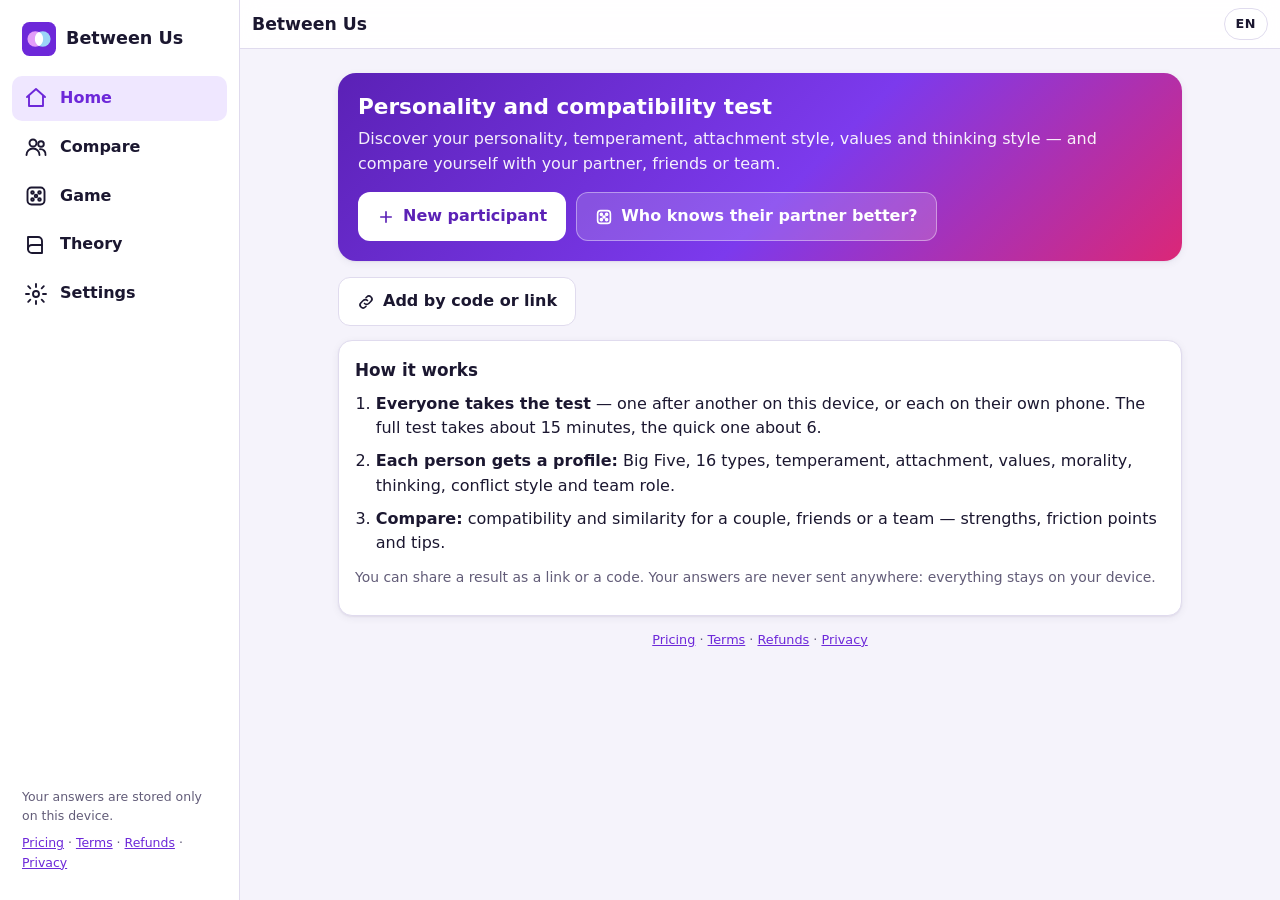
==== app/index.html @ 998a7b66 "Полная версия за 4,99 $: оплата через Paddle и проверка покупки на Cloudflare (#5) Co-Authored-By: C" ====
<!doctype html>
<html lang="ru">
<head>
<meta charset="utf-8">
<meta name="viewport" content="width=device-width, initial-scale=1, viewport-fit=cover">
<title>Between Us</title>
<meta name="description" content="Personality and compatibility test: Big Five, 16 types, temperament, attachment, values, thinking style. Compare couples, friends and teams.">
<meta name="theme-color" content="#6d28d9">
<meta name="apple-mobile-web-app-capable" content="yes">
<meta name="mobile-web-app-capable" content="yes">
<meta name="apple-mobile-web-app-status-bar-style" content="default">
<meta name="apple-mobile-web-app-title" content="Between Us">
<link rel="manifest" href="manifest.webmanifest">
<link rel="icon" href="icons/icon.svg" type="image/svg+xml">
<link rel="apple-touch-icon" href="icons/apple-touch-icon.png">
<link rel="stylesheet" href="css/app.css?v=fb03bf7c8f">
</head>
<body>
<div class="layout">
  <aside class="sidebar" id="sidebar"></aside>
  <div class="main">
    <header class="topbar">
      <button class="icon-btn" id="backBtn" aria-label="Back" hidden>
        <svg viewBox="0 0 24 24"><path d="M15 18l-6-6 6-6"/></svg>
      </button>
      <h1 class="topbar-title" id="title">Between Us</h1>
      <div class="topbar-extra" id="topExtra"></div>
      <button class="lang-btn" id="langBtn" aria-label="Language">··</button>
    </header>
    <main id="view" tabindex="-1"></main>
  </div>
</div>
<nav class="tabbar" id="tabbar"></nav>
<div class="modal" id="modal" hidden>
  <div class="modal-backdrop" data-close></div>
  <div class="modal-card" role="dialog" aria-modal="true">
    <button class="icon-btn modal-close" data-close aria-label="Close">
      <svg viewBox="0 0 24 24"><path d="M6 6l12 12M18 6L6 18"/></svg>
    </button>
    <div class="modal-body" id="modalBody"></div>
  </div>
</div>
<div class="toast" id="toast" role="status" hidden></div>
<script src="js/data.js?v=fb03bf7c8f"></script>
<script src="js/engine.js?v=fb03bf7c8f"></script>
<script src="js/game-data.js?v=fb03bf7c8f"></script>
<script src="js/game.js?v=fb03bf7c8f"></script>
<script src="js/strings.js?v=fb03bf7c8f"></script>
<script src="js/i18n.js?v=fb03bf7c8f"></script>
<script src="js/pay.js?v=fb03bf7c8f"></script>
<script src="js/app.js?v=fb03bf7c8f"></script>
</body>
</html>
---- app/css/app.css ----
:root {
  --bg: #f5f3fb;
  --surface: #ffffff;
  --surface-2: #efecf7;
  --text: #1b1730;
  --muted: #625c78;
  --border: #e0dbee;
  --primary: #6d28d9;
  --primary-2: #a78bfa;
  --primary-soft: #efe7ff;
  --accent: #db2777;
  --ok: #138a4b;
  --ok-soft: #ddf5e7;
  --bad: #c62828;
  --bad-soft: #fde4e4;
  --warn: #9a6400;
  --warn-soft: #fff4d6;
  --heat-l: 88%;
  --heat-bar: 44%;
  --shadow: 0 1px 2px rgba(30, 16, 60, .06), 0 2px 8px rgba(30, 16, 60, .06);
  --radius: 14px;
  --font: system-ui, -apple-system, "Segoe UI", Roboto, "Helvetica Neue", Arial, sans-serif;
  --fs: 16px;
  --sidebar-w: 240px;
  color-scheme: light;
}
:root[data-theme="dark"] {
  --bg: #110f19;
  --surface: #1b1826;
  --surface-2: #252136;
  --text: #ebe8f5;
  --muted: #a39dba;
  --border: #322d47;
  --primary: #a78bfa;
  --primary-2: #7c5cc8;
  --primary-soft: #2a2145;
  --accent: #f472b6;
  --ok: #3ccf7f;
  --ok-soft: #173826;
  --bad: #ff6b6b;
  --bad-soft: #3d1c1f;
  --warn: #f5c451;
  --warn-soft: #3a3016;
  --heat-l: 30%;
  --heat-bar: 55%;
  --shadow: 0 1px 2px rgba(0, 0, 0, .4);
  color-scheme: dark;
}
@media (prefers-color-scheme: dark) {
  :root:not([data-theme="light"]):not([data-theme="dark"]) {
    --bg: #110f19;
    --surface: #1b1826;
    --surface-2: #252136;
    --text: #ebe8f5;
    --muted: #a39dba;
    --border: #322d47;
    --primary: #a78bfa;
    --primary-2: #7c5cc8;
    --primary-soft: #2a2145;
    --accent: #f472b6;
    --ok: #3ccf7f;
    --ok-soft: #173826;
    --bad: #ff6b6b;
    --bad-soft: #3d1c1f;
    --warn: #f5c451;
    --warn-soft: #3a3016;
    --heat-l: 30%;
  --heat-bar: 55%;
    --shadow: 0 1px 2px rgba(0, 0, 0, .4);
    color-scheme: dark;
  }
}

* { box-sizing: border-box; }
[hidden] { display: none !important; }
html { -webkit-text-size-adjust: 100%; }
body { margin: 0; background: var(--bg); color: var(--text); font: 400 var(--fs)/1.55 var(--font); min-height: 100vh; }
a { color: var(--primary); }
button { font: inherit; color: inherit; }
svg { display: block; }
h2 { font-size: 1.25em; margin: 0 0 .6em; line-height: 1.3; }
h3 { font-size: 1.05em; margin: 1.2em 0 .5em; }
h4 { margin: .6em 0 .3em; font-size: .95em; }
p { margin: 0 0 .7em; }
ul, ol { margin: 0 0 .7em; padding-left: 1.25em; }
.muted { color: var(--muted); }
.small { font-size: .87em; }
.center { text-align: center; }
.nowrap { white-space: nowrap; }
.row { display: flex; gap: 10px; align-items: center; flex-wrap: wrap; }
.spacer { flex: 1; }
.note { font-size: .8em; color: var(--muted); margin: 12px 0 0; }
kbd { font: inherit; font-size: .85em; padding: 1px 6px; border: 1px solid var(--border); border-radius: 5px; background: var(--surface-2); }

/* ---------- layout ---------- */
.layout { display: flex; min-height: 100vh; }
.main { flex: 1; min-width: 0; display: flex; flex-direction: column; }
.sidebar { display: none; }
#view { flex: 1; padding: 16px 16px calc(84px + env(safe-area-inset-bottom)); max-width: 900px; width: 100%; margin: 0 auto; outline: none; }
.topbar {
  position: sticky; top: 0; z-index: 20; display: flex; align-items: center; gap: 8px;
  padding: calc(8px + env(safe-area-inset-top)) 12px 8px;
  background: color-mix(in srgb, var(--surface) 92%, transparent);
  backdrop-filter: blur(10px); -webkit-backdrop-filter: blur(10px); border-bottom: 1px solid var(--border);
}
.topbar-title { flex: 1; font-size: 1.08em; font-weight: 650; margin: 0; white-space: nowrap; overflow: hidden; text-overflow: ellipsis; }
.topbar-extra { display: flex; align-items: center; gap: 8px; }
.counter { font-variant-numeric: tabular-nums; font-weight: 700; padding: 4px 10px; border-radius: 999px; background: var(--surface-2); font-size: .88em; }
.icon-btn { width: 40px; height: 40px; border: 0; border-radius: 10px; background: transparent; cursor: pointer; display: inline-flex; align-items: center; justify-content: center; flex: none; }
.icon-btn:hover { background: var(--surface-2); }
.icon-btn svg { width: 22px; height: 22px; fill: none; stroke: currentColor; stroke-width: 2.2; stroke-linecap: round; stroke-linejoin: round; }

.tabbar {
  position: fixed; left: 0; right: 0; bottom: 0; z-index: 30; display: flex; justify-content: space-around;
  background: var(--surface); border-top: 1px solid var(--border); padding: 6px 4px calc(6px + env(safe-area-inset-bottom));
}
.tab { flex: 1; display: flex; flex-direction: column; align-items: center; gap: 2px; text-decoration: none; color: var(--muted); font-size: .7em; font-weight: 600; padding: 4px 0; border-radius: 10px; }
.tab svg, .side-link svg { width: 24px; height: 24px; fill: none; stroke: currentColor; stroke-width: 1.9; stroke-linecap: round; stroke-linejoin: round; }
.tab.active { color: var(--primary); }
@media (min-width: 900px) {
  .tabbar { display: none; }
  .sidebar {
    display: flex; flex-direction: column; gap: 4px; position: sticky; top: 0; height: 100vh; width: var(--sidebar-w); flex: none;
    padding: 18px 12px; background: var(--surface); border-right: 1px solid var(--border);
  }
  .side-brand { display: flex; align-items: center; gap: 10px; font-weight: 800; font-size: 1.1em; padding: 4px 10px 16px; }
  .side-brand img { width: 34px; height: 34px; }
  .side-link { display: flex; align-items: center; gap: 12px; padding: 10px 12px; border-radius: 10px; color: var(--text); text-decoration: none; font-weight: 550; }
  .side-link:hover { background: var(--surface-2); }
  .side-link.active { background: var(--primary-soft); color: var(--primary); }
  .side-foot { margin-top: auto; padding: 10px; font-size: .78em; color: var(--muted); }
  .side-foot .legal-links { margin: 8px 0 0; }
  #view { padding: 24px 28px 40px; }
}

/* ---------- basic blocks ---------- */
.card { background: var(--surface); border: 1px solid var(--border); border-radius: var(--radius); padding: 16px; box-shadow: var(--shadow); margin-bottom: 14px; }
.card-h { margin: 0 0 12px; font-size: 1.1em; }
.sub-h { margin: 0 0 .4em; }
.grid { display: grid; gap: 12px; grid-template-columns: repeat(auto-fill, minmax(220px, 1fr)); margin-bottom: 14px; }
.tile { display: flex; gap: 12px; align-items: center; padding: 14px; text-decoration: none; color: var(--text); background: var(--surface); border: 1px solid var(--border); border-radius: var(--radius); box-shadow: var(--shadow); }
.tile:hover { border-color: var(--primary); }
.tile-main { display: flex; flex-direction: column; gap: 2px; min-width: 0; }
.list { display: flex; flex-direction: column; background: var(--surface); border: 1px solid var(--border); border-radius: var(--radius); overflow: hidden; box-shadow: var(--shadow); }
.list-item { display: flex; gap: 12px; align-items: center; padding: 12px 14px; text-decoration: none; color: var(--text); border-bottom: 1px solid var(--border); }
.list-item:last-child { border-bottom: 0; }
.list-item:hover { background: var(--surface-2); }
.li-main { flex: 1; min-width: 0; display: flex; flex-direction: column; }
.li-title { font-weight: 650; }
.li-sub { font-size: .86em; color: var(--muted); }
.chev { width: 18px; height: 18px; fill: none; stroke: var(--muted); stroke-width: 2.2; flex: none; }
.ava {
  width: 36px; height: 36px; border-radius: 50%; color: #fff; font-weight: 800; display: inline-flex; align-items: center; justify-content: center;
  flex: none; font-size: .95em; vertical-align: middle;
}
.ava.big { width: 54px; height: 54px; font-size: 1.4em; box-shadow: 0 0 0 3px rgba(255, 255, 255, .5); }
.badge { display: inline-block; padding: 1px 8px; border-radius: 99px; font-size: .78em; font-weight: 700; background: var(--surface-2); color: var(--muted); }
.badge.ok { background: var(--ok-soft); color: var(--ok); }
.badge.warn { background: var(--warn-soft); color: var(--warn); }
.chip { display: inline-flex; align-items: center; gap: 6px; padding: 4px 11px; border-radius: 99px; font-size: .85em; font-weight: 600; background: rgba(255, 255, 255, .18); color: inherit; }
.chips { display: flex; gap: 6px; flex-wrap: wrap; margin-top: 12px; }

.hero { background: linear-gradient(135deg, #5b21b6, #7c3aed 55%, #db2777); color: #fff; border-radius: 18px; padding: 20px; margin-bottom: 16px; box-shadow: var(--shadow); }
.hero h2 { margin: 0 0 6px; font-size: 1.35em; }
.hero p { margin: 0; opacity: .93; }
.hero .kicker { opacity: .85; font-weight: 700; font-size: .85em; text-transform: uppercase; letter-spacing: .05em; }
.hero.person { background: linear-gradient(135deg, color-mix(in srgb, var(--pc) 88%, #000), var(--pc) 60%, color-mix(in srgb, var(--pc) 60%, #db2777)); }
.hero .code { font-variant-numeric: tabular-nums; letter-spacing: .04em; background: rgba(255, 255, 255, .2); padding: 0 8px; border-radius: 8px; }
.hero-actions { display: flex; gap: 10px; flex-wrap: wrap; margin-top: 16px; }

.btn {
  display: inline-flex; align-items: center; justify-content: center; gap: 8px; border: 1px solid transparent; cursor: pointer;
  padding: 11px 18px; border-radius: 12px; font-weight: 650; background: var(--primary); color: #fff; text-decoration: none;
}
:root[data-theme="dark"] .btn:not(.secondary):not(.ghost):not(.light):not(.ghost-light):not(.danger) { color: #160b33; }
@media (prefers-color-scheme: dark) { :root:not([data-theme="light"]) .btn:not(.secondary):not(.ghost):not(.light):not(.ghost-light):not(.danger) { color: #160b33; } }
.btn svg { width: 18px; height: 18px; fill: none; stroke: currentColor; stroke-width: 2.2; stroke-linecap: round; stroke-linejoin: round; }
.btn:hover { filter: brightness(1.06); }
.btn.secondary { background: var(--surface); color: var(--text); border-color: var(--border); }
.btn.ghost { background: transparent; color: var(--primary); }
.btn.light { background: #fff; color: #5b21b6; }
.btn.ghost-light { background: rgba(255, 255, 255, .16); color: #fff; border-color: rgba(255, 255, 255, .4); }
.btn.danger { background: var(--surface); color: var(--bad); border-color: var(--border); }
.btn.block { width: 100%; }
.btn:disabled { opacity: .5; cursor: default; }
.progress { height: 8px; background: var(--surface-2); border-radius: 99px; overflow: hidden; margin-bottom: 14px; }
.progress > i { display: block; height: 100%; background: var(--primary); border-radius: 99px; transition: width .25s; }

.seg { display: inline-flex; border: 1px solid var(--border); border-radius: 10px; overflow: hidden; flex-wrap: wrap; }
.seg button { border: 0; background: var(--surface); padding: 7px 12px; cursor: pointer; font-weight: 600; font-size: .9em; }
.seg button.on { background: var(--primary); color: #fff; }
:root[data-theme="dark"] .seg button.on { color: #160b33; }
@media (prefers-color-scheme: dark) { :root:not([data-theme="light"]) .seg button.on { color: #160b33; } }
.setting { display: flex; align-items: center; gap: 12px; padding: 12px 0; border-bottom: 1px solid var(--border); flex-wrap: wrap; }
.setting:last-child { border-bottom: 0; }
.setting .label { flex: 1; min-width: 160px; }
.empty { text-align: center; color: var(--muted); padding: 30px 14px; }
.big-ico { width: 48px; height: 48px; margin: 0 auto 10px; fill: none; stroke: currentColor; stroke-width: 1.6; }

/* ---------- forms ---------- */
.lbl { display: block; font-weight: 650; font-size: .9em; margin: 10px 0 6px; }
.lbl:first-child { margin-top: 0; }
.input { width: 100%; padding: 11px 13px; border-radius: 12px; border: 1px solid var(--border); background: var(--surface); color: var(--text); font: inherit; }
.input:focus { outline: 2px solid var(--primary); outline-offset: 0; border-color: transparent; }
textarea.input { resize: vertical; font-size: .9em; }
.code-ta { font-family: ui-monospace, SFMono-Regular, Menlo, Consolas, monospace; word-break: break-all; }
.copy { display: flex; gap: 8px; align-items: flex-start; }
.copy .input { flex: 1; min-width: 0; }
.swatches { display: flex; gap: 10px; flex-wrap: wrap; }
.sw { width: 34px; height: 34px; border-radius: 50%; border: 3px solid transparent; cursor: pointer; padding: 0; }
.sw.on { box-shadow: 0 0 0 2px var(--surface), 0 0 0 4px var(--text); }
.mods { display: flex; flex-direction: column; gap: 8px; margin-top: 12px; }
.chk { display: flex; gap: 12px; align-items: center; padding: 10px 12px; border: 1px solid var(--border); border-radius: 12px; cursor: pointer; }
.chk:hover { border-color: var(--primary); }
.chk input { width: 20px; height: 20px; accent-color: var(--primary); flex: none; }
.chk.req { opacity: .85; cursor: default; }
.steps { padding-left: 1.3em; }
.steps li { margin-bottom: .5em; }

/* ---------- questionnaire ---------- */
.intro-card { text-align: center; padding: 26px 18px; }
.intro-card .kicker { color: var(--muted); font-weight: 700; font-size: .82em; text-transform: uppercase; letter-spacing: .06em; margin-bottom: 4px; }
.intro-card h2 { font-size: 1.5em; margin-bottom: 4px; }
.intro-card .btn.block { margin-top: 8px; }
.q-wrap { max-width: 620px; margin: 0 auto; }
.q-meta { display: flex; justify-content: space-between; color: var(--muted); font-size: .85em; font-weight: 600; margin-bottom: 8px; }
.q-card { padding: 22px 18px; min-height: 150px; display: flex; flex-direction: column; justify-content: center; }
.q-prompt { color: var(--muted); font-size: .88em; margin-bottom: 8px; }
.q-text { font-size: 1.25em; font-weight: 650; line-height: 1.35; }
.ans { display: flex; flex-direction: column; gap: 8px; }
.ans button {
  display: flex; align-items: center; gap: 12px; padding: 13px 14px; border-radius: 12px; cursor: pointer; text-align: left;
  border: 1.5px solid var(--border); background: var(--surface); font-weight: 600; transition: background .12s, border-color .12s;
}
.ans button:hover { border-color: var(--primary); }
.ans button.on { border-color: var(--primary); background: var(--primary-soft); }
.ak { width: 26px; height: 26px; border-radius: 8px; background: var(--surface-2); display: inline-flex; align-items: center; justify-content: center; font-size: .82em; color: var(--muted); flex: none; }
.ans button.on .ak { background: var(--primary); color: #fff; }
.q-nav { display: flex; align-items: center; margin-top: 10px; }

/* ---------- report ---------- */
.toolbar { margin-bottom: 14px; }
.done-card { display: flex; gap: 12px; align-items: flex-start; background: var(--ok-soft); border-color: transparent; }
.done-card.warn { background: var(--warn-soft); }
.done-card > svg { width: 26px; height: 26px; flex: none; fill: none; stroke: var(--ok); stroke-width: 2.4; stroke-linecap: round; stroke-linejoin: round; }
.done-card.warn > svg { stroke: var(--warn); }
.srow { display: grid; grid-template-columns: minmax(110px, 38%) 1fr 34px; gap: 10px; align-items: center; margin: 6px 0; }
.srow .sl { font-size: .9em; line-height: 1.25; min-width: 0; overflow-wrap: anywhere; hyphens: auto; }
.srow .sl small { display: block; color: var(--muted); font-size: .82em; }
.srow .sl:empty { display: none; }
.srow:has(.sl:empty) { grid-template-columns: 1fr 34px; }
.srow .sv { font-variant-numeric: tabular-nums; font-weight: 700; font-size: .85em; color: var(--muted); text-align: right; }
.track { position: relative; height: 10px; background: var(--surface-2); border-radius: 99px; }
.track > i { position: absolute; left: 0; top: 0; bottom: 0; border-radius: 99px; }
.track.multi { height: 12px; }
.track .mid { position: absolute; left: 50%; top: -3px; bottom: -3px; width: 2px; background: var(--border); }
.track .dot { position: absolute; top: 50%; width: 16px; height: 16px; border-radius: 50%; transform: translate(-50%, -50%); border: 2px solid var(--surface); box-shadow: 0 1px 3px rgba(0, 0, 0, .25); }
.dom { padding: 10px 0 12px; border-bottom: 1px solid var(--border); }
.dom:last-of-type { border-bottom: 0; }
.dom-h { display: flex; gap: 8px; align-items: baseline; flex-wrap: wrap; }
.dom-h .lvl { margin-left: auto; font-size: .8em; font-weight: 700; color: var(--primary); }
.dom p { margin: 4px 0 6px; }
.asp { padding-left: 12px; border-left: 2px solid var(--surface-2); }
.asp .srow { margin: 3px 0; }
.asp .sl { font-size: .84em; }
.asp .track { height: 6px; }
.tight { margin: 4px 0 0; }
.tight li { margin-bottom: .25em; }
.tcode { display: flex; gap: 8px; margin-bottom: 12px; }
.tl { flex: 1; max-width: 76px; text-align: center; background: var(--primary-soft); color: var(--primary); border-radius: 12px; padding: 8px 4px; }
.tl b { display: block; font-size: 1.7em; line-height: 1.1; }
.tl small { font-weight: 700; font-size: .78em; }
.pm { display: grid; grid-template-columns: 1fr 1fr; gap: 12px; }
.pm h4 { margin-top: 0; }
@media (max-width: 520px) { .pm { grid-template-columns: 1fr; } }
.letters { margin: 6px 0 10px; display: flex; flex-direction: column; gap: 3px; }
.split { display: grid; grid-template-columns: minmax(220px, 300px) 1fr; gap: 18px; align-items: start; }
@media (max-width: 640px) { .split { grid-template-columns: 1fr; } .split > svg { max-width: 320px; margin: 0 auto; } }
.tops { padding-left: 1.3em; }
.tip { display: flex; gap: 8px; align-items: flex-start; }
.tip svg { width: 18px; height: 18px; flex: none; margin-top: 2px; fill: none; stroke: var(--warn); stroke-width: 2; stroke-linecap: round; stroke-linejoin: round; }
.risk { padding: 10px 12px; border-radius: 12px; margin-top: 10px; font-size: .92em; background: var(--surface-2); }
.risk.ok { background: var(--ok-soft); } .risk.warn { background: var(--warn-soft); } .risk.bad { background: var(--bad-soft); }

/* charts */
.map { width: 100%; height: auto; max-width: 340px; }
.map-bg { fill: var(--surface-2); }
.map-ax { stroke: var(--border); stroke-width: 1.5; }
.map-q { fill: var(--muted); font-size: 11px; font-weight: 700; }
.map-a { fill: var(--muted); font-size: 10.5px; }
.map-pt { stroke: var(--surface); stroke-width: 2.5; }
.map-l { fill: var(--text); font-size: 11.5px; font-weight: 700; paint-order: stroke; stroke: var(--surface-2); stroke-width: 3px; stroke-linejoin: round; }
.maps { display: grid; grid-template-columns: repeat(auto-fit, minmax(240px, 1fr)); gap: 14px; justify-items: center; }
.radar { width: 100%; height: auto; max-width: 460px; display: block; margin: 0 auto; }
.rd-ring { fill: none; stroke: var(--border); stroke-width: 1; }
.rd-ax { stroke: var(--border); stroke-width: 1; }
.rd-l { fill: var(--muted); font-size: 16px; font-weight: 600; }
.rd-s { fill-opacity: .16; stroke-width: 2.5; stroke-linejoin: round; }
.legend { display: flex; gap: 14px; flex-wrap: wrap; font-size: .86em; margin-bottom: 6px; }
.legend span { display: inline-flex; align-items: center; gap: 6px; font-weight: 600; }
.legend i { width: 12px; height: 12px; border-radius: 50%; display: inline-block; }
details summary { cursor: pointer; color: var(--primary); font-weight: 650; margin: 10px 0 4px; font-size: .92em; }

/* pair / group */
.ctx-row { margin-bottom: 14px; }
.pair-head .duo { display: flex; align-items: center; justify-content: center; gap: 10px; margin-bottom: 10px; }
.pair-head .amp { font-size: 1.6em; font-weight: 800; color: var(--muted); }
.rings { display: flex; justify-content: center; gap: 22px; flex-wrap: wrap; margin-bottom: 10px; }
.ring { width: 140px; text-align: center; }
.ring svg { width: 120px; height: 120px; margin: 0 auto; }
.ring-bg { fill: none; stroke: var(--surface-2); stroke-width: 10; }
.ring-fg { fill: none; stroke-width: 10; stroke-linecap: round; transition: stroke-dasharray .5s; }
.ring-v { fill: var(--text); font-size: 22px; font-weight: 800; }
.ring-l { font-size: .85em; font-weight: 650; color: var(--muted); }
.part { margin-bottom: 4px; }
.part .track { height: 9px; }
.part-h { margin: -2px 0 8px; }
.ins { list-style: none; padding: 0; margin: 0; display: flex; flex-direction: column; gap: 8px; }
.ins li { display: flex; gap: 10px; align-items: flex-start; padding: 10px 12px; border-radius: 12px; background: var(--surface-2); }
.ins svg { width: 20px; height: 20px; flex: none; margin-top: 1px; fill: none; stroke-width: 2.2; stroke-linecap: round; stroke-linejoin: round; }
.ins.plus li { background: var(--ok-soft); } .ins.plus svg { stroke: var(--ok); }
.ins.minus li { background: var(--bad-soft); } .ins.minus svg { stroke: var(--bad); }
.ins.tip li { background: var(--warn-soft); } .ins.tip svg { stroke: var(--warn); }

/* full version: the card in place of paid sections, the price in the buy window */
.lock-card { border: 2px solid var(--primary-soft); }
.lock-card .card-h { display: flex; align-items: center; gap: 8px; }
.lock-card .card-h svg, .inline-ic { width: 18px; height: 18px; flex: none; fill: none; stroke: var(--primary); stroke-width: 2.2; stroke-linecap: round; stroke-linejoin: round; }
.inline-ic { display: inline-block; vertical-align: -3px; margin-right: 6px; }
.price-big { font-size: 2em; font-weight: 700; margin: 0; }
#modalBody .ins { margin: 12px 0 16px; }
.tbl { overflow-x: auto; }
.tbl table { border-collapse: collapse; width: 100%; font-size: .9em; }
.tbl th, .tbl td { border-bottom: 1px solid var(--border); padding: 8px 6px; text-align: left; vertical-align: middle; }
.tbl th { font-weight: 700; white-space: nowrap; }
.cmp-t { table-layout: fixed; }
.cmp-t td, .cmp-t th { overflow-wrap: break-word; hyphens: auto; white-space: normal; }
.cmp-t tr > :first-child { width: 32%; }
.tbl th .ava, .tbl td .ava { width: 26px; height: 26px; font-size: .8em; margin-right: 4px; }
table.heat { width: auto; }
table.heat td, table.heat th { border: 0; padding: 3px; text-align: center; }
table.heat th.hn { text-align: left; display: flex; align-items: center; gap: 6px; white-space: nowrap; max-width: 150px; overflow: hidden; text-overflow: ellipsis; }
table.heat td a { display: flex; align-items: center; justify-content: center; width: 46px; height: 40px; border-radius: 10px; color: var(--text); font-weight: 800; text-decoration: none; font-variant-numeric: tabular-nums; }
table.heat td a:hover { outline: 2px solid var(--primary); }
table.heat td.self .ava { opacity: .35; }
.hl .tile b { font-size: 1.02em; }
.books li { margin-bottom: .45em; }

/* ---------- modal / toast ---------- */
.modal { position: fixed; inset: 0; z-index: 50; display: flex; align-items: flex-end; justify-content: center; }
.modal-backdrop { position: absolute; inset: 0; background: rgba(12, 8, 24, .5); }
.modal-card {
  position: relative; background: var(--surface); width: 100%; max-width: 600px; max-height: 88vh; overflow: auto;
  border-radius: 18px 18px 0 0; padding: 18px 18px calc(18px + env(safe-area-inset-bottom)); box-shadow: 0 10px 40px rgba(0, 0, 0, .3);
}
.modal-card h2 { padding-right: 36px; }
.modal-close { position: absolute; top: 8px; right: 8px; }
@media (min-width: 700px) { .modal { align-items: center; } .modal-card { border-radius: 18px; } }
.toast {
  position: fixed; left: 50%; bottom: calc(86px + env(safe-area-inset-bottom)); transform: translateX(-50%); z-index: 60;
  background: var(--text); color: var(--bg); padding: 10px 16px; border-radius: 12px; font-weight: 600; font-size: .9em; box-shadow: var(--shadow);
  max-width: calc(100% - 32px);
}
@media (min-width: 900px) { .toast { bottom: 28px; } }

/* ---------- game ---------- */
.game-hero { background: linear-gradient(135deg, #be185d, #db2777 50%, #7c3aed); }
.gopts { margin-bottom: 4px; }
.gopts.guess button.on { border-color: var(--accent); background: color-mix(in srgb, var(--accent) 14%, var(--surface)); }
.gopts.guess button.on .ak { background: var(--accent); }
.g-sub { display: flex; align-items: center; gap: 10px; margin: 14px 0 8px; font-weight: 600; }
.g-sub .ava { width: 28px; height: 28px; font-size: .8em; }
.duo { display: flex; align-items: center; justify-content: center; gap: 10px; margin-bottom: 10px; }
.duo-s { display: inline-flex; flex: none; }
.duo-s .ava { width: 30px; height: 30px; font-size: .8em; border: 2px solid var(--surface); }
.duo-s .ava + .ava { margin-left: -10px; }
.tchip { border: 1px solid var(--border); background: var(--surface); border-radius: 99px; padding: 6px 12px; font-size: .88em; font-weight: 600; cursor: pointer; color: var(--text); }
.tchip.on { background: var(--primary-soft); border-color: var(--primary); color: var(--primary); }
.pick-names { margin-top: 10px; }
.inline-ico { display: inline-block; width: 20px; height: 20px; vertical-align: -4px; margin-right: 6px; fill: none; stroke: var(--accent); stroke-width: 2; stroke-linecap: round; stroke-linejoin: round; }
.glist { display: flex; flex-direction: column; gap: 10px; margin-top: 12px; }
.gi { padding: 10px 12px; border-radius: 12px; background: var(--surface-2); }
.gq { display: flex; flex-direction: column; gap: 2px; margin-bottom: 6px; }
.gq .badge { align-self: flex-start; margin-top: 2px; }
.gr { display: flex; gap: 8px; align-items: center; font-size: .9em; margin-top: 4px; }
.gr .ava { width: 24px; height: 24px; font-size: .75em; }
.gr .pass, .gr .fail { font-weight: 800; margin-left: 4px; }
.pass { color: var(--ok); }
.fail { color: var(--bad); }
.q-card.g-card { min-height: 0; padding: 16px 18px; }
.gopts button { padding: 10px 14px; }
.lang-btn {
  border: 1px solid var(--border); background: var(--surface); border-radius: 999px; padding: 5px 11px; min-width: 44px;
  font-weight: 700; font-size: .8em; cursor: pointer; letter-spacing: .04em; color: var(--text);
}
.lang-btn:hover { border-color: var(--primary); }
.lang-item { border: 0; background: none; width: 100%; text-align: left; cursor: pointer; font: inherit; }
.lang-item.on .li-title { color: var(--primary); }
.gt th { white-space: normal; vertical-align: bottom; font-size: .85em; }
.gt td:not(:first-child), .gt th:not(:first-child) { text-align: center; white-space: nowrap; }
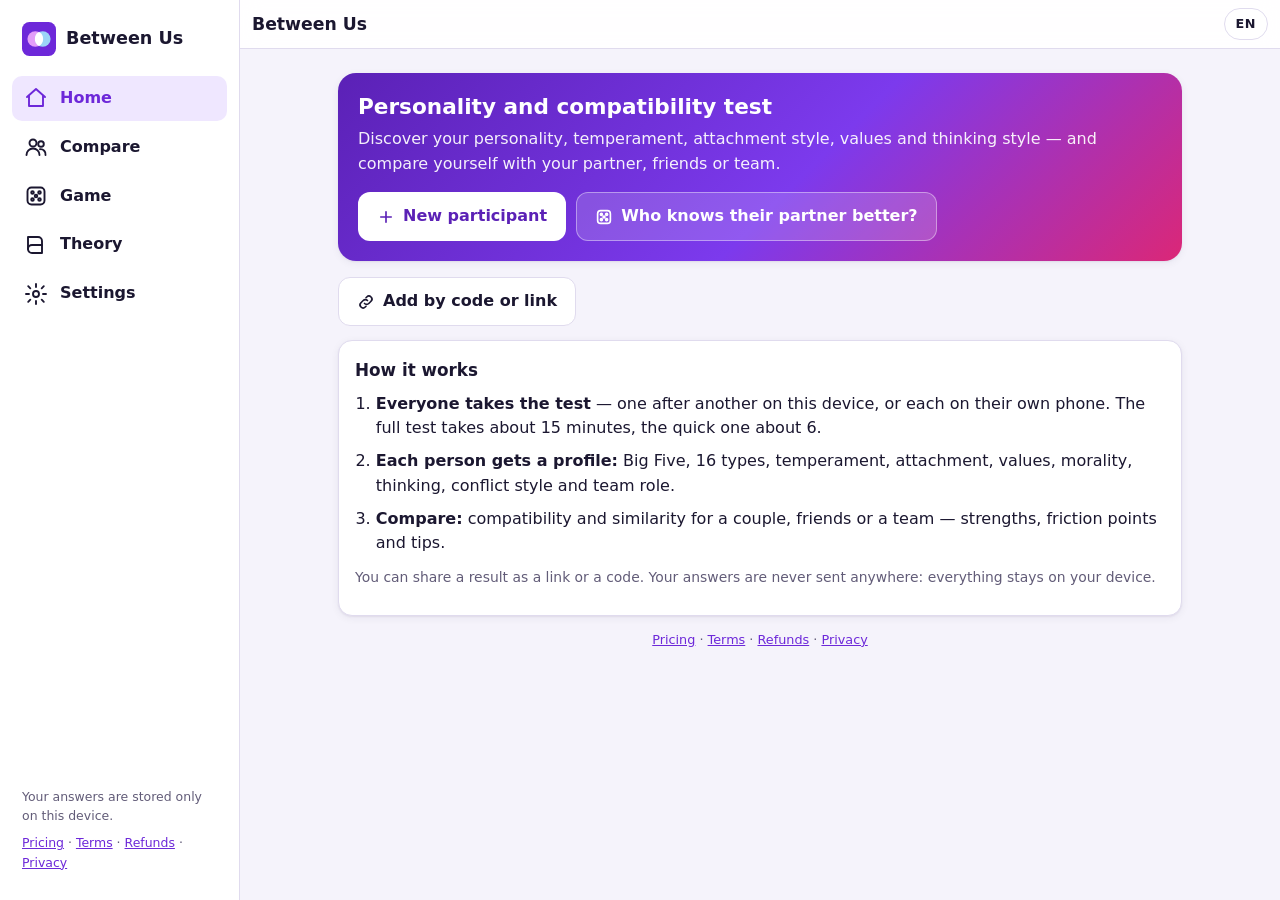
==== commit ed16d578: "Приложение не падает, если pay.js не загрузился После выкладки #5 Cloudflare несколько минут отдавал" ====
--- a/app/index.html
+++ b/app/index.html
@@ -13,7 +13,7 @@
 <link rel="manifest" href="manifest.webmanifest">
 <link rel="icon" href="icons/icon.svg" type="image/svg+xml">
 <link rel="apple-touch-icon" href="icons/apple-touch-icon.png">
-<link rel="stylesheet" href="css/app.css?v=fb03bf7c8f">
+<link rel="stylesheet" href="css/app.css?v=d12a1da348">
 </head>
 <body>
 <div class="layout">
@@ -41,13 +41,13 @@
   </div>
 </div>
 <div class="toast" id="toast" role="status" hidden></div>
-<script src="js/data.js?v=fb03bf7c8f"></script>
-<script src="js/engine.js?v=fb03bf7c8f"></script>
-<script src="js/game-data.js?v=fb03bf7c8f"></script>
-<script src="js/game.js?v=fb03bf7c8f"></script>
-<script src="js/strings.js?v=fb03bf7c8f"></script>
-<script src="js/i18n.js?v=fb03bf7c8f"></script>
-<script src="js/pay.js?v=fb03bf7c8f"></script>
-<script src="js/app.js?v=fb03bf7c8f"></script>
+<script src="js/data.js?v=d12a1da348"></script>
+<script src="js/engine.js?v=d12a1da348"></script>
+<script src="js/game-data.js?v=d12a1da348"></script>
+<script src="js/game.js?v=d12a1da348"></script>
+<script src="js/strings.js?v=d12a1da348"></script>
+<script src="js/i18n.js?v=d12a1da348"></script>
+<script src="js/pay.js?v=d12a1da348"></script>
+<script src="js/app.js?v=d12a1da348"></script>
 </body>
 </html>
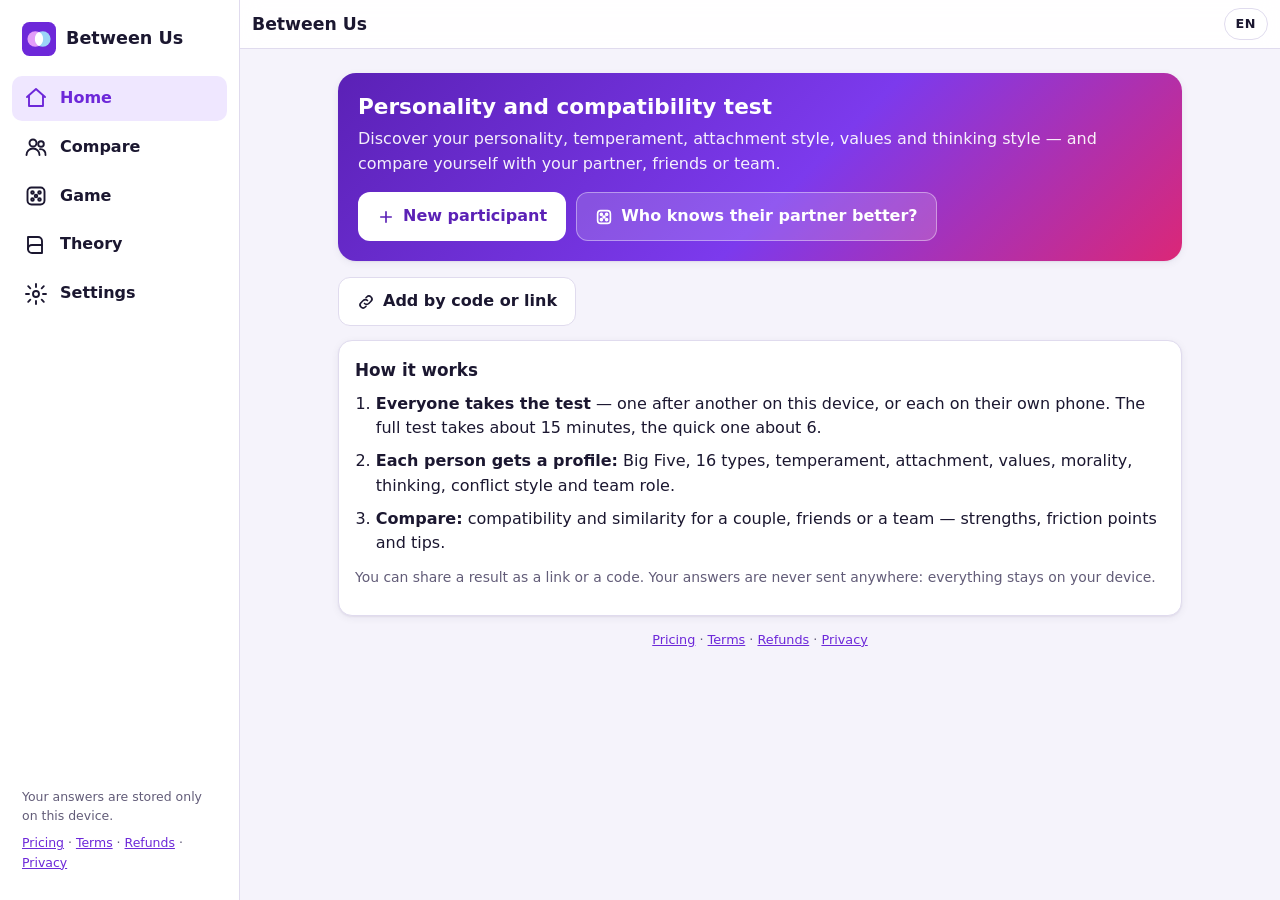
==== commit 4a8e41a5: "Сохранение в Google Диск: вход через Google и синхронизация между устройствами Участники, ответы, иг" ====
--- a/app/index.html
+++ b/app/index.html
@@ -13,7 +13,7 @@
 <link rel="manifest" href="manifest.webmanifest">
 <link rel="icon" href="icons/icon.svg" type="image/svg+xml">
 <link rel="apple-touch-icon" href="icons/apple-touch-icon.png">
-<link rel="stylesheet" href="css/app.css?v=d12a1da348">
+<link rel="stylesheet" href="css/app.css?v=b90c19492c">
 </head>
 <body>
 <div class="layout">
@@ -41,13 +41,14 @@
   </div>
 </div>
 <div class="toast" id="toast" role="status" hidden></div>
-<script src="js/data.js?v=d12a1da348"></script>
-<script src="js/engine.js?v=d12a1da348"></script>
-<script src="js/game-data.js?v=d12a1da348"></script>
-<script src="js/game.js?v=d12a1da348"></script>
-<script src="js/strings.js?v=d12a1da348"></script>
-<script src="js/i18n.js?v=d12a1da348"></script>
-<script src="js/pay.js?v=d12a1da348"></script>
-<script src="js/app.js?v=d12a1da348"></script>
+<script src="js/data.js?v=b90c19492c"></script>
+<script src="js/engine.js?v=b90c19492c"></script>
+<script src="js/game-data.js?v=b90c19492c"></script>
+<script src="js/game.js?v=b90c19492c"></script>
+<script src="js/strings.js?v=b90c19492c"></script>
+<script src="js/i18n.js?v=b90c19492c"></script>
+<script src="js/pay.js?v=b90c19492c"></script>
+<script src="js/sync.js?v=b90c19492c"></script>
+<script src="js/app.js?v=b90c19492c"></script>
 </body>
 </html>
--- a/app/css/app.css
+++ b/app/css/app.css
@@ -327,6 +327,11 @@
 .lock-card .card-h { display: flex; align-items: center; gap: 8px; }
 .lock-card .card-h svg, .inline-ic { width: 18px; height: 18px; flex: none; fill: none; stroke: var(--primary); stroke-width: 2.2; stroke-linecap: round; stroke-linejoin: round; }
 .inline-ic { display: inline-block; vertical-align: -3px; margin-right: 6px; }
+/* saving to Google Drive: settings card and the home-page reminder */
+#syncBox .card-h, .sync-bar { display: flex; align-items: center; gap: 8px; }
+#syncBox .card-h svg, .sync-bar > svg { width: 18px; height: 18px; flex: none; fill: none; stroke: var(--primary); stroke-width: 2.2; stroke-linecap: round; stroke-linejoin: round; }
+.sync-bar { gap: 12px; flex-wrap: wrap; }
+.sync-bar p { flex: 1 1 220px; margin: 0; }
 .price-big { font-size: 2em; font-weight: 700; margin: 0; }
 #modalBody .ins { margin: 12px 0 16px; }
 .tbl { overflow-x: auto; }
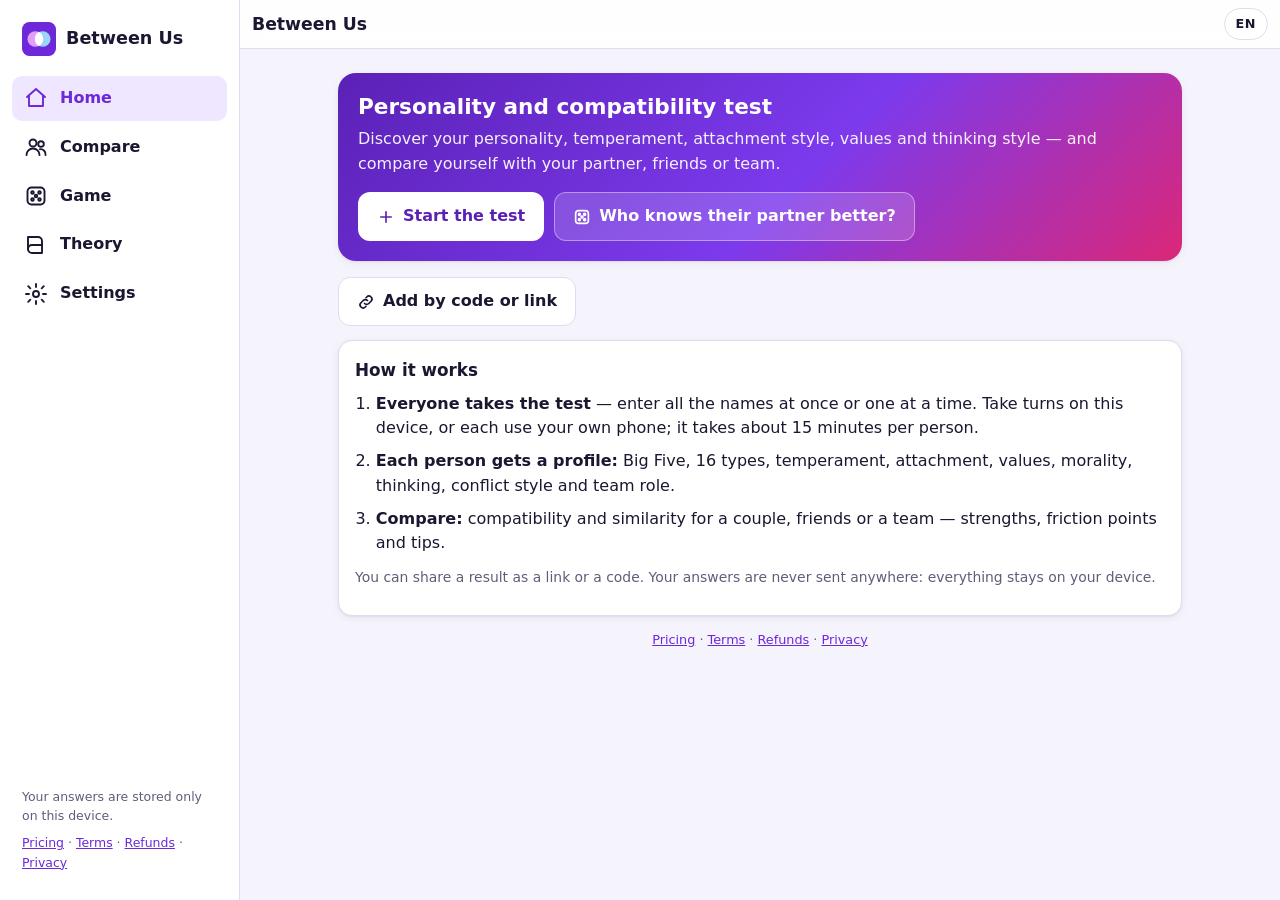
==== commit de62eb22: "Турецкий перевод и сборка: бандлы app/i18n, офлайн-кэш, ru.json Co-Authored-By: Claude Opus 5.5 <nor" ====
--- a/app/index.html
+++ b/app/index.html
@@ -13,7 +13,7 @@
 <link rel="manifest" href="manifest.webmanifest">
 <link rel="icon" href="icons/icon.svg" type="image/svg+xml">
 <link rel="apple-touch-icon" href="icons/apple-touch-icon.png">
-<link rel="stylesheet" href="css/app.css?v=b90c19492c">
+<link rel="stylesheet" href="css/app.css?v=c930b6f089">
 </head>
 <body>
 <div class="layout">
@@ -41,14 +41,13 @@
   </div>
 </div>
 <div class="toast" id="toast" role="status" hidden></div>
-<script src="js/data.js?v=b90c19492c"></script>
-<script src="js/engine.js?v=b90c19492c"></script>
-<script src="js/game-data.js?v=b90c19492c"></script>
-<script src="js/game.js?v=b90c19492c"></script>
-<script src="js/strings.js?v=b90c19492c"></script>
-<script src="js/i18n.js?v=b90c19492c"></script>
-<script src="js/pay.js?v=b90c19492c"></script>
-<script src="js/sync.js?v=b90c19492c"></script>
-<script src="js/app.js?v=b90c19492c"></script>
+<script src="js/data.js?v=c930b6f089"></script>
+<script src="js/engine.js?v=c930b6f089"></script>
+<script src="js/game-data.js?v=c930b6f089"></script>
+<script src="js/game.js?v=c930b6f089"></script>
+<script src="js/strings.js?v=c930b6f089"></script>
+<script src="js/i18n.js?v=c930b6f089"></script>
+<script src="js/pay.js?v=c930b6f089"></script>
+<script src="js/app.js?v=c930b6f089"></script>
 </body>
 </html>
--- a/app/css/app.css
+++ b/app/css/app.css
@@ -237,6 +237,24 @@
 .ak { width: 26px; height: 26px; border-radius: 8px; background: var(--surface-2); display: inline-flex; align-items: center; justify-content: center; font-size: .82em; color: var(--muted); flex: none; }
 .ans button.on .ak { background: var(--primary); color: #fff; }
 .q-nav { display: flex; align-items: center; margin-top: 10px; }
+/* 7-point scale: a compact list on phones, one row of options on wider screens */
+.ans.scale7 button { padding: 10px 14px; }
+@media (min-width: 640px) {
+  .ans.scale7 { display: grid; grid-template-columns: repeat(7, 1fr); gap: 6px; }
+  .ans.scale7 button { flex-direction: column; justify-content: flex-start; gap: 6px; padding: 10px 4px; text-align: center; font-size: .82em; line-height: 1.2; hyphens: auto; }
+}
+
+/* who takes the test */
+.names { display: flex; flex-direction: column; gap: 8px; margin: 12px 0 6px; }
+.name-row { display: flex; gap: 10px; align-items: center; }
+.name-row .input { flex: 1; min-width: 0; }
+.name-row .ava { flex: none; }
+.icon-btn { padding: 8px 12px; font-size: 1.3em; line-height: 1; color: var(--muted); }
+.test-info { display: flex; gap: 12px; align-items: flex-start; }
+.test-info > svg { width: 22px; height: 22px; flex: none; margin-top: 2px; fill: none; stroke: var(--ok); stroke-width: 2.4; stroke-linecap: round; stroke-linejoin: round; }
+.next-saved { display: inline-flex; gap: 6px; align-items: center; color: var(--ok); font-weight: 650; margin: 0 0 12px; }
+.next-saved svg { width: 18px; height: 18px; fill: none; stroke: currentColor; stroke-width: 2.6; stroke-linecap: round; stroke-linejoin: round; }
+.intro-card .duo { display: flex; justify-content: center; margin-bottom: 10px; }
 
 /* ---------- report ---------- */
 .toolbar { margin-bottom: 14px; }
@@ -300,6 +318,23 @@
 .legend span { display: inline-flex; align-items: center; gap: 6px; font-weight: 600; }
 .legend i { width: 12px; height: 12px; border-radius: 50%; display: inline-block; }
 details summary { cursor: pointer; color: var(--primary); font-weight: 650; margin: 10px 0 4px; font-size: .92em; }
+/* collapsible report sections */
+details.fold { padding: 0; }
+details.fold > summary { list-style: none; display: flex; align-items: center; gap: 10px; padding: 14px 16px; margin: 0; color: var(--text); font-size: 1em; font-weight: 400; }
+details.fold > summary::-webkit-details-marker { display: none; }
+details.fold > summary:hover .card-h { color: var(--primary); }
+.fold-t { flex: 1; min-width: 0; display: flex; flex-direction: column; gap: 2px; }
+.fold-t .card-h { margin: 0; font-weight: 700; }
+.fold-sub { font-size: .88em; color: var(--muted); }
+.fold-sub b { color: var(--text); }
+.fold-ic { width: 20px; height: 20px; flex: none; fill: none; stroke: var(--muted); stroke-width: 2.2; stroke-linecap: round; stroke-linejoin: round; transform: rotate(90deg); transition: transform .15s; }
+details.fold[open] > summary .fold-ic { transform: rotate(-90deg); }
+.fold-b { padding: 0 16px 16px; }
+.main-card .card-h { display: flex; align-items: center; gap: 8px; }
+.main-card .card-h svg { width: 20px; height: 20px; flex: none; fill: none; stroke: var(--warn); stroke-width: 2.2; stroke-linecap: round; stroke-linejoin: round; }
+.sum { margin: 0; padding-left: 1.1em; display: flex; flex-direction: column; gap: 7px; }
+.sum b { font-weight: 700; }
+.scale-line { color: var(--muted); margin: 6px 0 0; }
 
 /* pair / group */
 .ctx-row { margin-bottom: 14px; }
@@ -327,11 +362,6 @@
 .lock-card .card-h { display: flex; align-items: center; gap: 8px; }
 .lock-card .card-h svg, .inline-ic { width: 18px; height: 18px; flex: none; fill: none; stroke: var(--primary); stroke-width: 2.2; stroke-linecap: round; stroke-linejoin: round; }
 .inline-ic { display: inline-block; vertical-align: -3px; margin-right: 6px; }
-/* saving to Google Drive: settings card and the home-page reminder */
-#syncBox .card-h, .sync-bar { display: flex; align-items: center; gap: 8px; }
-#syncBox .card-h svg, .sync-bar > svg { width: 18px; height: 18px; flex: none; fill: none; stroke: var(--primary); stroke-width: 2.2; stroke-linecap: round; stroke-linejoin: round; }
-.sync-bar { gap: 12px; flex-wrap: wrap; }
-.sync-bar p { flex: 1 1 220px; margin: 0; }
 .price-big { font-size: 2em; font-weight: 700; margin: 0; }
 #modalBody .ins { margin: 12px 0 16px; }
 .tbl { overflow-x: auto; }
@@ -389,7 +419,19 @@
 .gq .badge { align-self: flex-start; margin-top: 2px; }
 .gr { display: flex; gap: 8px; align-items: center; font-size: .9em; margin-top: 4px; }
 .gr .ava { width: 24px; height: 24px; font-size: .75em; }
-.gr .pass, .gr .fail { font-weight: 800; margin-left: 4px; }
+.gr { align-items: flex-start; }
+.gr-main { display: flex; flex-direction: column; min-width: 0; }
+.gr-guess { font-size: .88em; color: var(--muted); }
+.gr .pass, .gr .fail { font-weight: 800; margin-left: 2px; }
+/* answers side by side */
+.alist { display: flex; flex-direction: column; gap: 10px; margin-top: 12px; }
+.ai { padding: 10px 12px; border-radius: 12px; background: var(--surface-2); }
+.aq { display: flex; flex-direction: column; gap: 2px; margin-bottom: 8px; }
+.ascale { background: var(--surface); margin: 4px 4px 8px; }
+.aw { display: flex; flex-wrap: wrap; gap: 4px 14px; font-size: .88em; }
+.aw span { display: inline-flex; align-items: center; gap: 6px; }
+.aw .ava { width: 22px; height: 22px; font-size: .72em; }
+.fold-b .seg { margin-top: 4px; }
 .pass { color: var(--ok); }
 .fail { color: var(--bad); }
 .q-card.g-card { min-height: 0; padding: 16px 18px; }
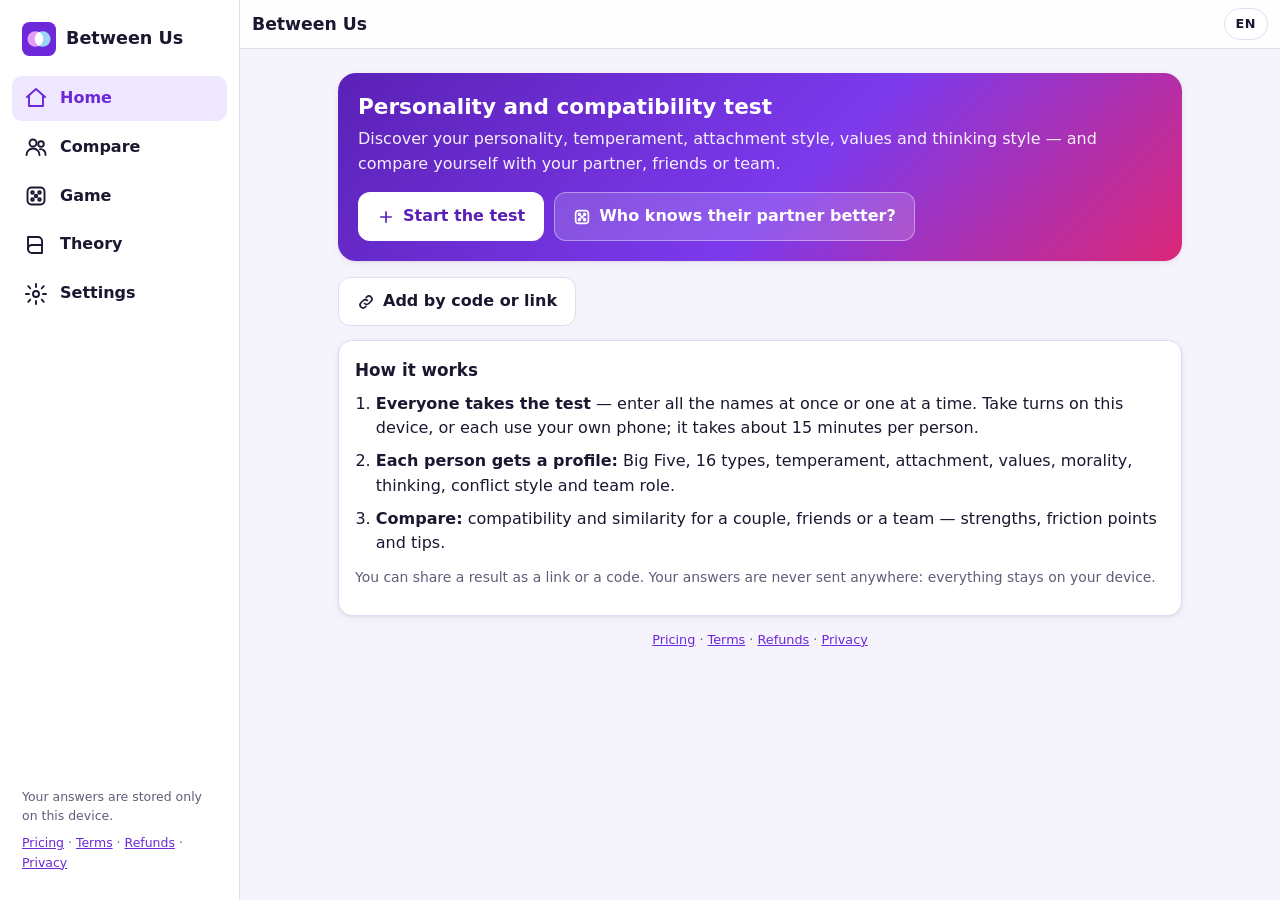
==== commit f0338dfb: "Ключ Google для входа: сохранение в Google Диск включено OAuth-клиент «Between Us site» в проекте Go" ====
--- a/app/index.html
+++ b/app/index.html
@@ -13,7 +13,7 @@
 <link rel="manifest" href="manifest.webmanifest">
 <link rel="icon" href="icons/icon.svg" type="image/svg+xml">
 <link rel="apple-touch-icon" href="icons/apple-touch-icon.png">
-<link rel="stylesheet" href="css/app.css?v=c930b6f089">
+<link rel="stylesheet" href="css/app.css?v=e14bd7fbef">
 </head>
 <body>
 <div class="layout">
@@ -41,13 +41,14 @@
   </div>
 </div>
 <div class="toast" id="toast" role="status" hidden></div>
-<script src="js/data.js?v=c930b6f089"></script>
-<script src="js/engine.js?v=c930b6f089"></script>
-<script src="js/game-data.js?v=c930b6f089"></script>
-<script src="js/game.js?v=c930b6f089"></script>
-<script src="js/strings.js?v=c930b6f089"></script>
-<script src="js/i18n.js?v=c930b6f089"></script>
-<script src="js/pay.js?v=c930b6f089"></script>
-<script src="js/app.js?v=c930b6f089"></script>
+<script src="js/data.js?v=e14bd7fbef"></script>
+<script src="js/engine.js?v=e14bd7fbef"></script>
+<script src="js/game-data.js?v=e14bd7fbef"></script>
+<script src="js/game.js?v=e14bd7fbef"></script>
+<script src="js/strings.js?v=e14bd7fbef"></script>
+<script src="js/i18n.js?v=e14bd7fbef"></script>
+<script src="js/pay.js?v=e14bd7fbef"></script>
+<script src="js/sync.js?v=e14bd7fbef"></script>
+<script src="js/app.js?v=e14bd7fbef"></script>
 </body>
 </html>
--- a/app/css/app.css
+++ b/app/css/app.css
@@ -359,6 +359,7 @@
 
 /* full version: the card in place of paid sections, the price in the buy window */
 .lock-card { border: 2px solid var(--primary-soft); }
+.lock-in { margin-top: 14px; padding: 14px; border-radius: 12px; }
 .lock-card .card-h { display: flex; align-items: center; gap: 8px; }
 .lock-card .card-h svg, .inline-ic { width: 18px; height: 18px; flex: none; fill: none; stroke: var(--primary); stroke-width: 2.2; stroke-linecap: round; stroke-linejoin: round; }
 .inline-ic { display: inline-block; vertical-align: -3px; margin-right: 6px; }
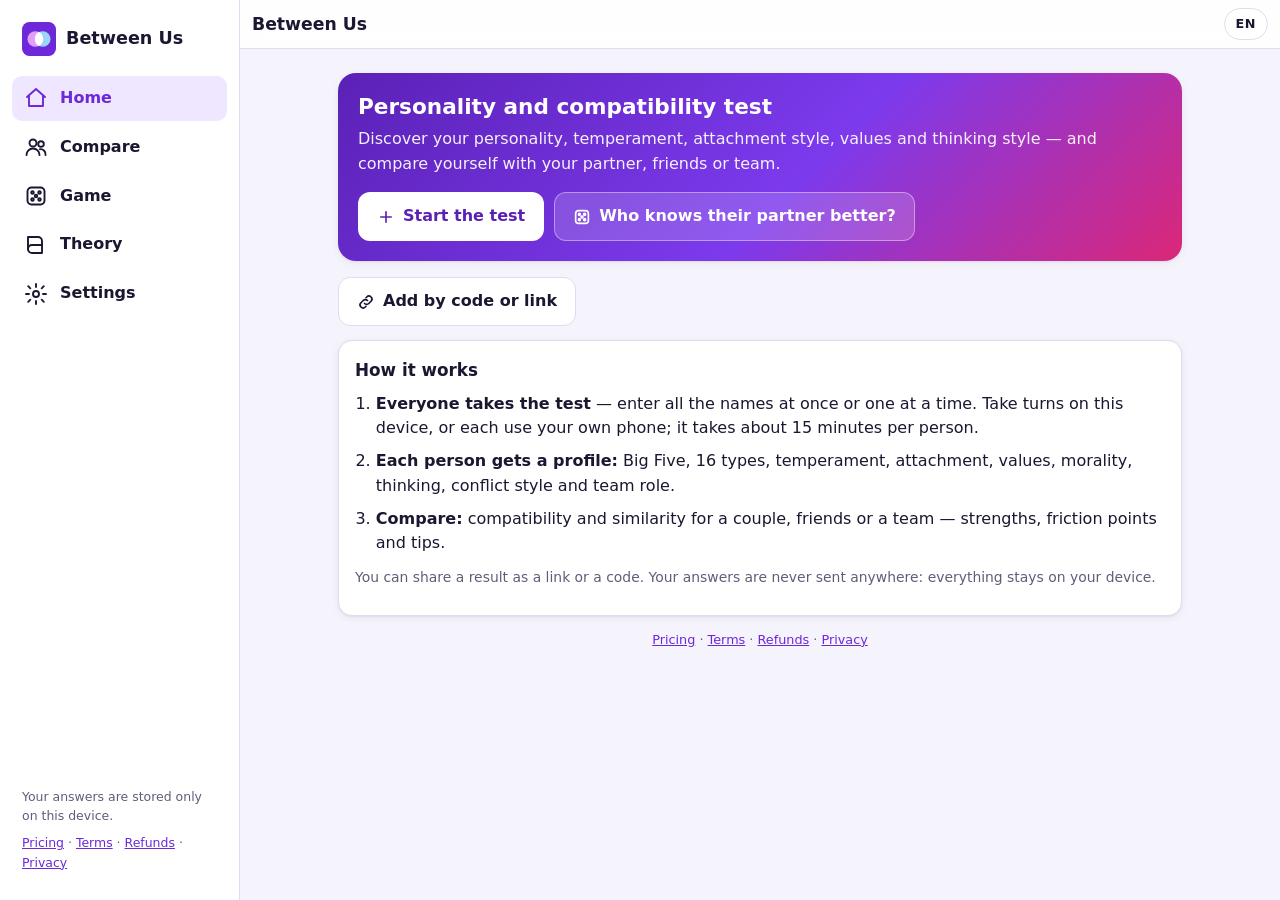
==== commit ceb5f57d: "Merge branch 'main' into google-sync: 7 вариантов ответа и «Как ответил каждый» Приведение старых от" ====
--- a/app/index.html
+++ b/app/index.html
@@ -13,7 +13,7 @@
 <link rel="manifest" href="manifest.webmanifest">
 <link rel="icon" href="icons/icon.svg" type="image/svg+xml">
 <link rel="apple-touch-icon" href="icons/apple-touch-icon.png">
-<link rel="stylesheet" href="css/app.css?v=e14bd7fbef">
+<link rel="stylesheet" href="css/app.css?v=08b0a964c2">
 </head>
 <body>
 <div class="layout">
@@ -41,14 +41,14 @@
   </div>
 </div>
 <div class="toast" id="toast" role="status" hidden></div>
-<script src="js/data.js?v=e14bd7fbef"></script>
-<script src="js/engine.js?v=e14bd7fbef"></script>
-<script src="js/game-data.js?v=e14bd7fbef"></script>
-<script src="js/game.js?v=e14bd7fbef"></script>
-<script src="js/strings.js?v=e14bd7fbef"></script>
-<script src="js/i18n.js?v=e14bd7fbef"></script>
-<script src="js/pay.js?v=e14bd7fbef"></script>
-<script src="js/sync.js?v=e14bd7fbef"></script>
-<script src="js/app.js?v=e14bd7fbef"></script>
+<script src="js/data.js?v=08b0a964c2"></script>
+<script src="js/engine.js?v=08b0a964c2"></script>
+<script src="js/game-data.js?v=08b0a964c2"></script>
+<script src="js/game.js?v=08b0a964c2"></script>
+<script src="js/strings.js?v=08b0a964c2"></script>
+<script src="js/i18n.js?v=08b0a964c2"></script>
+<script src="js/pay.js?v=08b0a964c2"></script>
+<script src="js/sync.js?v=08b0a964c2"></script>
+<script src="js/app.js?v=08b0a964c2"></script>
 </body>
 </html>
--- a/app/css/app.css
+++ b/app/css/app.css
@@ -363,6 +363,11 @@
 .lock-card .card-h { display: flex; align-items: center; gap: 8px; }
 .lock-card .card-h svg, .inline-ic { width: 18px; height: 18px; flex: none; fill: none; stroke: var(--primary); stroke-width: 2.2; stroke-linecap: round; stroke-linejoin: round; }
 .inline-ic { display: inline-block; vertical-align: -3px; margin-right: 6px; }
+/* saving to Google Drive: settings card and the home-page reminder */
+#syncBox .card-h, .sync-bar { display: flex; align-items: center; gap: 8px; }
+#syncBox .card-h svg, .sync-bar > svg { width: 18px; height: 18px; flex: none; fill: none; stroke: var(--primary); stroke-width: 2.2; stroke-linecap: round; stroke-linejoin: round; }
+.sync-bar { gap: 12px; flex-wrap: wrap; }
+.sync-bar p { flex: 1 1 220px; margin: 0; }
 .price-big { font-size: 2em; font-weight: 700; margin: 0; }
 #modalBody .ins { margin: 12px 0 16px; }
 .tbl { overflow-x: auto; }
